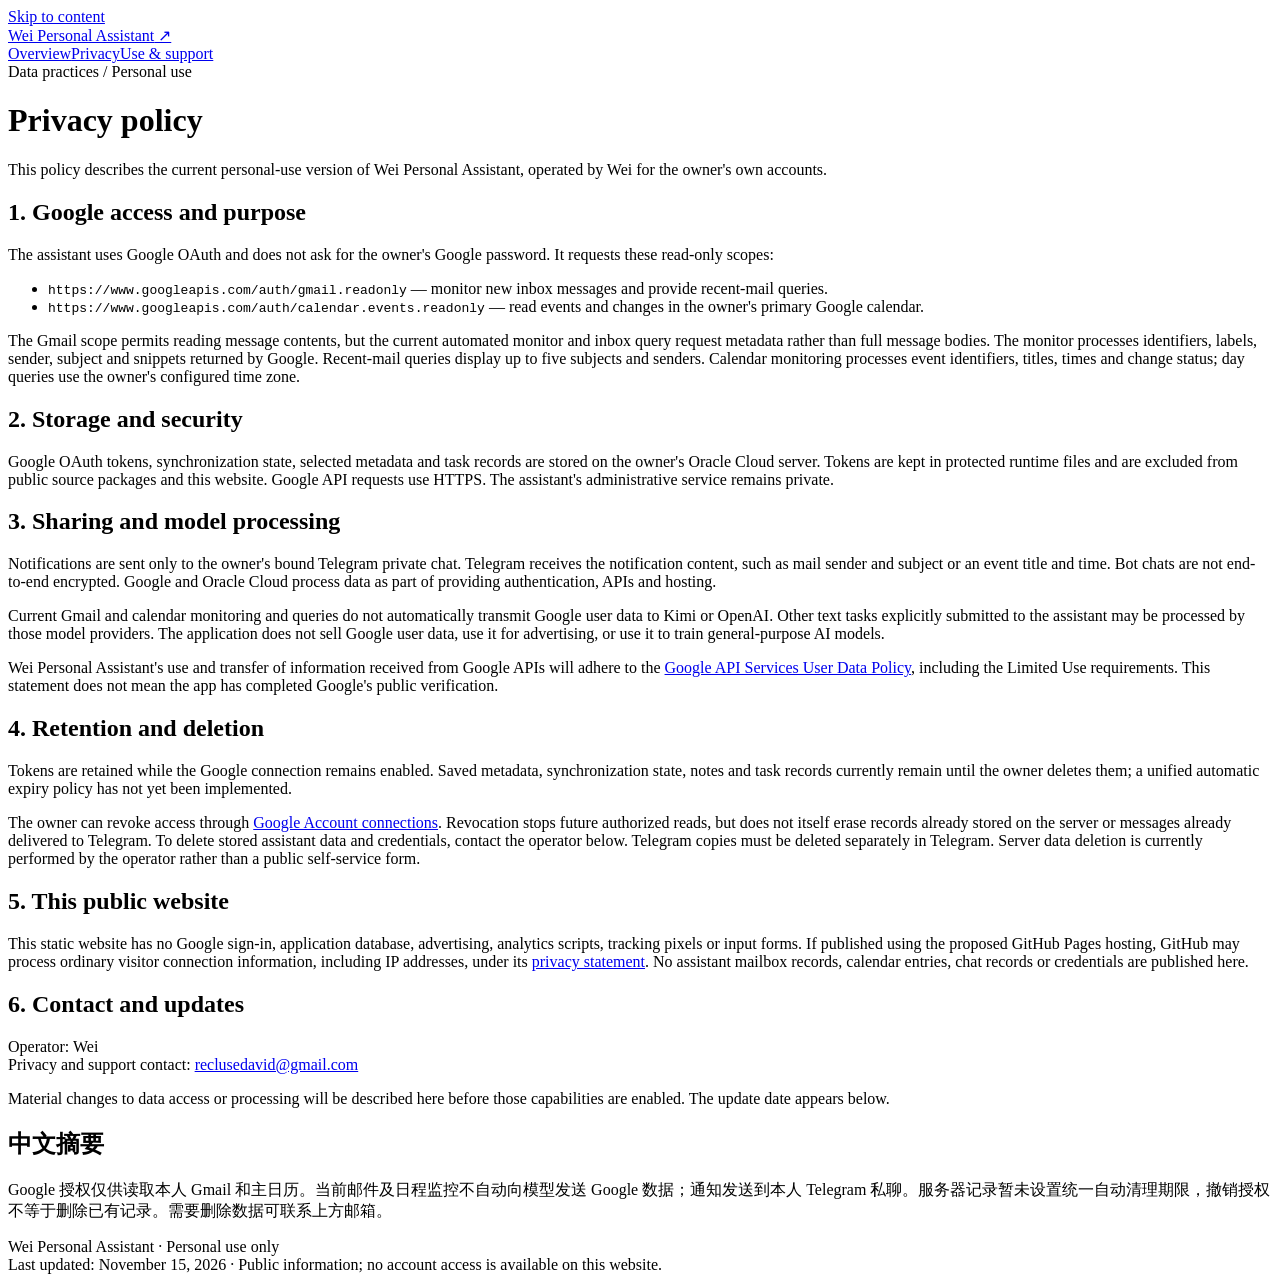
==== privacy.html @ c366229d "Create privacy.html" ====
<!doctype html>
<html lang="en"><head><meta charset="utf-8"><meta name="viewport" content="width=device-width,initial-scale=1"><meta name="description" content="Wei Personal Assistant: personal-use assistant and Google data practices."><title>Privacy policy · Wei Personal Assistant</title><link rel="stylesheet" href="style.css"></head><body><a href="#main" class="skip">Skip to content</a><header><a class="brand" href="index.html">Wei Personal Assistant<span aria-hidden="true"> ↗</span></a><nav aria-label="Main navigation"><a href="index.html">Overview</a><a href="privacy.html" aria-current="page">Privacy</a><a href="terms.html">Use & support</a></nav></header><main id="main"><div class="eyebrow">Data practices / Personal use</div><h1>Privacy policy</h1><p class="lead">This policy describes the current personal-use version of Wei Personal Assistant, operated by Wei for the owner's own accounts.</p><h2>1. Google access and purpose</h2><p>The assistant uses Google OAuth and does not ask for the owner's Google password. It requests these read-only scopes:</p><ul><li><code>https://www.googleapis.com/auth/gmail.readonly</code> — monitor new inbox messages and provide recent-mail queries.</li><li><code>https://www.googleapis.com/auth/calendar.events.readonly</code> — read events and changes in the owner's primary Google calendar.</li></ul><p>The Gmail scope permits reading message contents, but the current automated monitor and inbox query request metadata rather than full message bodies. The monitor processes identifiers, labels, sender, subject and snippets returned by Google. Recent-mail queries display up to five subjects and senders. Calendar monitoring processes event identifiers, titles, times and change status; day queries use the owner's configured time zone.</p><h2>2. Storage and security</h2><p>Google OAuth tokens, synchronization state, selected metadata and task records are stored on the owner's Oracle Cloud server. Tokens are kept in protected runtime files and are excluded from public source packages and this website. Google API requests use HTTPS. The assistant's administrative service remains private.</p><h2>3. Sharing and model processing</h2><p>Notifications are sent only to the owner's bound Telegram private chat. Telegram receives the notification content, such as mail sender and subject or an event title and time. Bot chats are not end-to-end encrypted. Google and Oracle Cloud process data as part of providing authentication, APIs and hosting.</p><p>Current Gmail and calendar monitoring and queries do not automatically transmit Google user data to Kimi or OpenAI. Other text tasks explicitly submitted to the assistant may be processed by those model providers. The application does not sell Google user data, use it for advertising, or use it to train general-purpose AI models.</p><p>Wei Personal Assistant's use and transfer of information received from Google APIs will adhere to the <a href="https://developers.google.com/terms/api-services-user-data-policy">Google API Services User Data Policy</a>, including the Limited Use requirements. This statement does not mean the app has completed Google's public verification.</p><h2>4. Retention and deletion</h2><p>Tokens are retained while the Google connection remains enabled. Saved metadata, synchronization state, notes and task records currently remain until the owner deletes them; a unified automatic expiry policy has not yet been implemented.</p><p>The owner can revoke access through <a href="https://myaccount.google.com/connections">Google Account connections</a>. Revocation stops future authorized reads, but does not itself erase records already stored on the server or messages already delivered to Telegram. To delete stored assistant data and credentials, contact the operator below. Telegram copies must be deleted separately in Telegram. Server data deletion is currently performed by the operator rather than a public self-service form.</p><h2>5. This public website</h2><p>This static website has no Google sign-in, application database, advertising, analytics scripts, tracking pixels or input forms. If published using the proposed GitHub Pages hosting, GitHub may process ordinary visitor connection information, including IP addresses, under its <a href="https://docs.github.com/en/site-policy/privacy-policies/github-general-privacy-statement">privacy statement</a>. No assistant mailbox records, calendar entries, chat records or credentials are published here.</p><h2>6. Contact and updates</h2><p>Operator: Wei<br>Privacy and support contact: <a href="mailto:reclusedavid@gmail.com">reclusedavid@gmail.com</a></p><p>Material changes to data access or processing will be described here before those capabilities are enabled. The update date appears below.</p><section class="zh" lang="zh-CN"><h2>中文摘要</h2><p>Google 授权仅供读取本人 Gmail 和主日历。当前邮件及日程监控不自动向模型发送 Google 数据；通知发送到本人 Telegram 私聊。服务器记录暂未设置统一自动清理期限，撤销授权不等于删除已有记录。需要删除数据可联系上方邮箱。</p></section></main><footer>Wei Personal Assistant · Personal use only<br>Last updated: November 15, 2026 · Public information; no account access is available on this website.</footer></body></html>
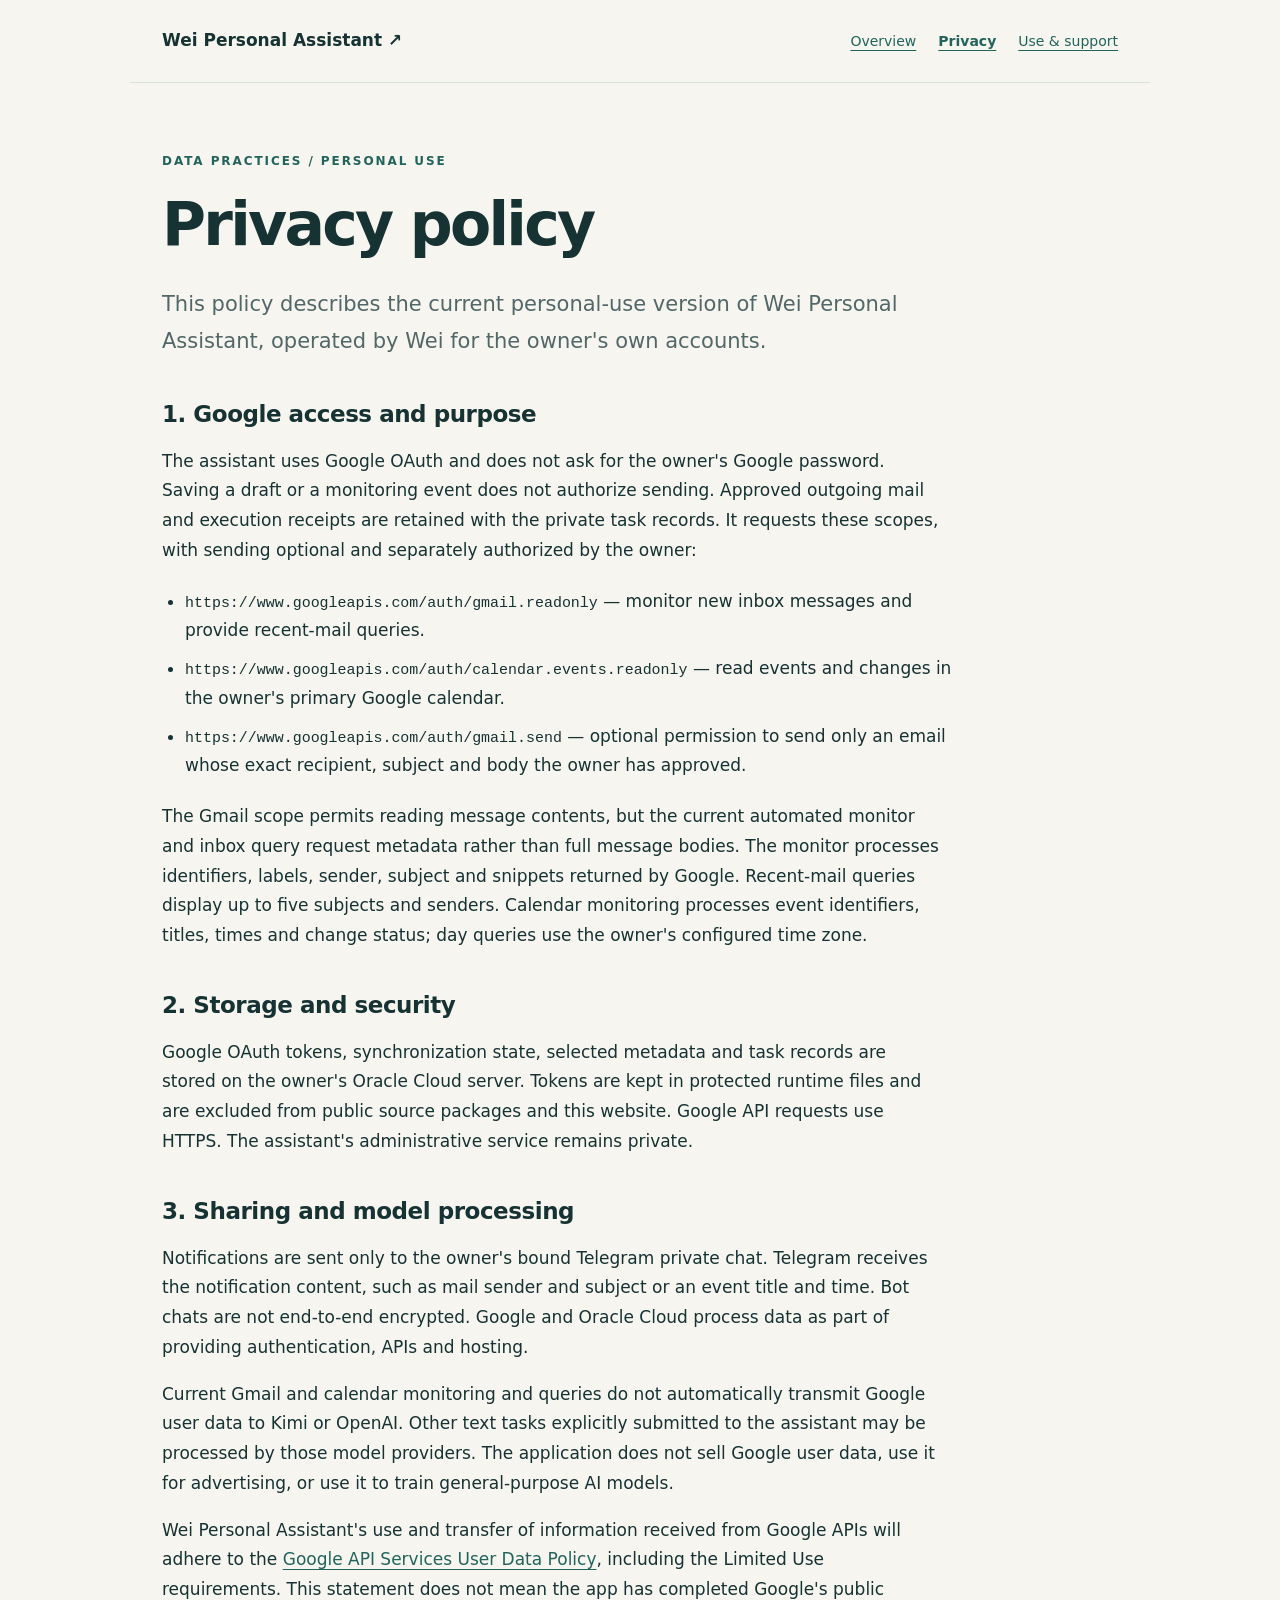
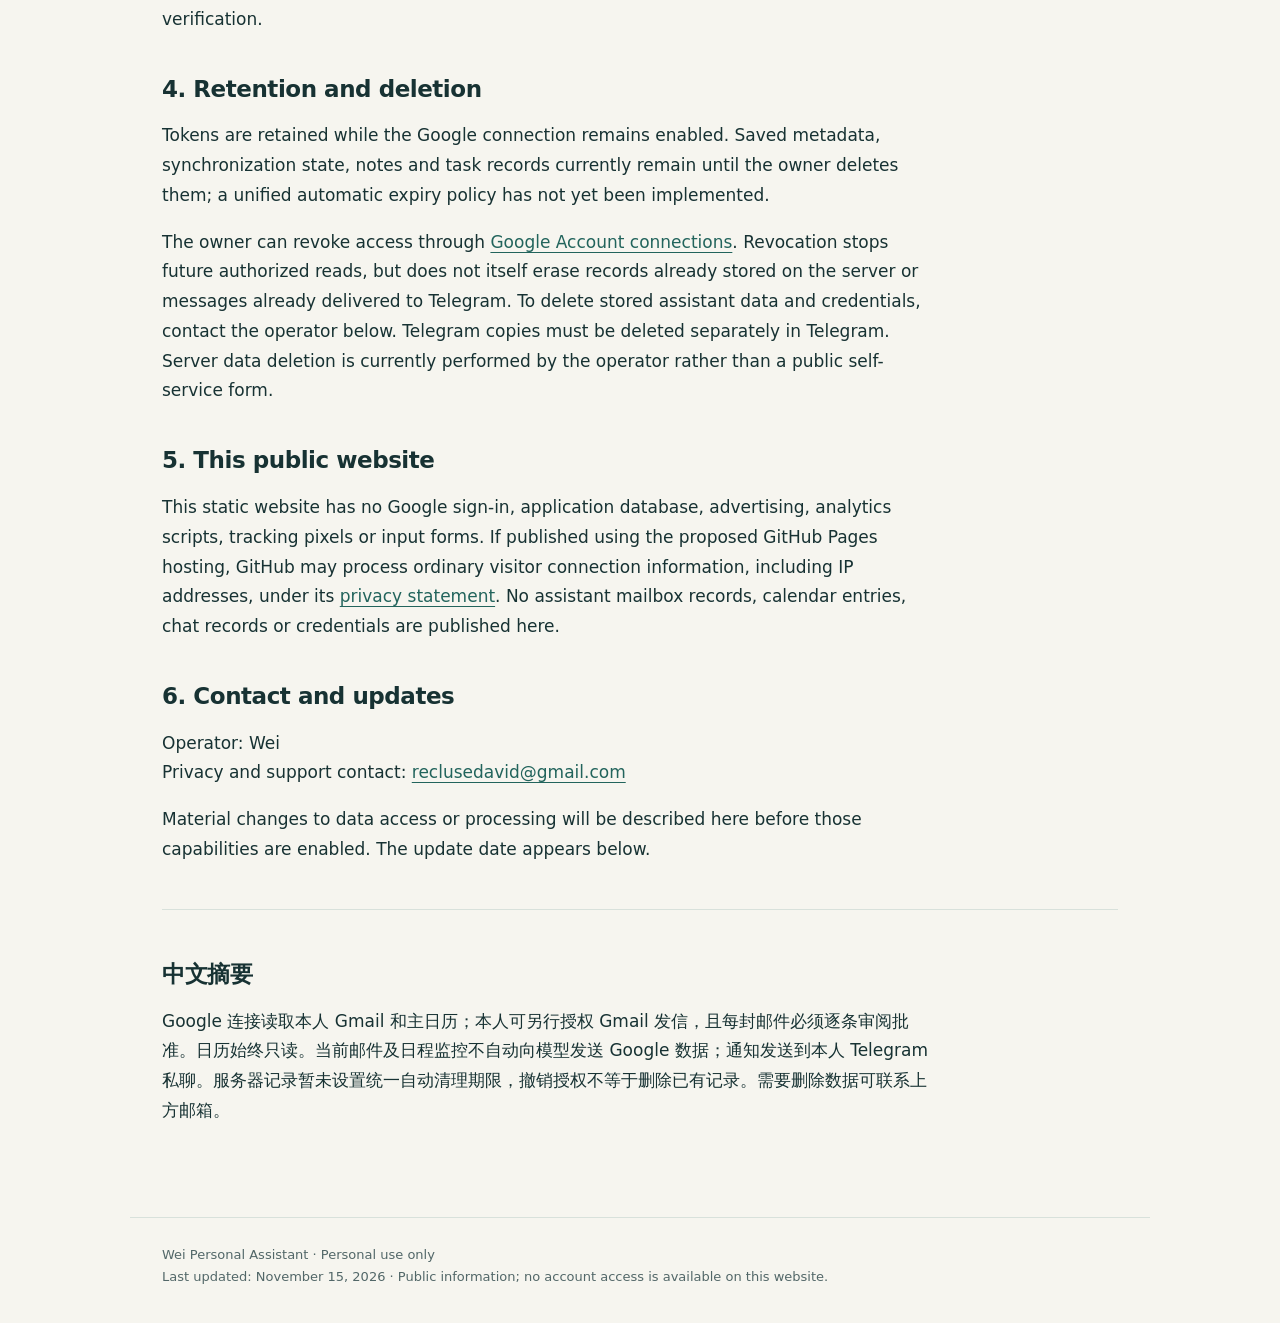
==== commit 9340a747: "Update privacy.html" ====
--- a/privacy.html
+++ b/privacy.html
@@ -1,2 +1,2 @@
 <!doctype html>
-<html lang="en"><head><meta charset="utf-8"><meta name="viewport" content="width=device-width,initial-scale=1"><meta name="description" content="Wei Personal Assistant: personal-use assistant and Google data practices."><title>Privacy policy · Wei Personal Assistant</title><link rel="stylesheet" href="style.css"></head><body><a href="#main" class="skip">Skip to content</a><header><a class="brand" href="index.html">Wei Personal Assistant<span aria-hidden="true"> ↗</span></a><nav aria-label="Main navigation"><a href="index.html">Overview</a><a href="privacy.html" aria-current="page">Privacy</a><a href="terms.html">Use & support</a></nav></header><main id="main"><div class="eyebrow">Data practices / Personal use</div><h1>Privacy policy</h1><p class="lead">This policy describes the current personal-use version of Wei Personal Assistant, operated by Wei for the owner's own accounts.</p><h2>1. Google access and purpose</h2><p>The assistant uses Google OAuth and does not ask for the owner's Google password. It requests these read-only scopes:</p><ul><li><code>https://www.googleapis.com/auth/gmail.readonly</code> — monitor new inbox messages and provide recent-mail queries.</li><li><code>https://www.googleapis.com/auth/calendar.events.readonly</code> — read events and changes in the owner's primary Google calendar.</li></ul><p>The Gmail scope permits reading message contents, but the current automated monitor and inbox query request metadata rather than full message bodies. The monitor processes identifiers, labels, sender, subject and snippets returned by Google. Recent-mail queries display up to five subjects and senders. Calendar monitoring processes event identifiers, titles, times and change status; day queries use the owner's configured time zone.</p><h2>2. Storage and security</h2><p>Google OAuth tokens, synchronization state, selected metadata and task records are stored on the owner's Oracle Cloud server. Tokens are kept in protected runtime files and are excluded from public source packages and this website. Google API requests use HTTPS. The assistant's administrative service remains private.</p><h2>3. Sharing and model processing</h2><p>Notifications are sent only to the owner's bound Telegram private chat. Telegram receives the notification content, such as mail sender and subject or an event title and time. Bot chats are not end-to-end encrypted. Google and Oracle Cloud process data as part of providing authentication, APIs and hosting.</p><p>Current Gmail and calendar monitoring and queries do not automatically transmit Google user data to Kimi or OpenAI. Other text tasks explicitly submitted to the assistant may be processed by those model providers. The application does not sell Google user data, use it for advertising, or use it to train general-purpose AI models.</p><p>Wei Personal Assistant's use and transfer of information received from Google APIs will adhere to the <a href="https://developers.google.com/terms/api-services-user-data-policy">Google API Services User Data Policy</a>, including the Limited Use requirements. This statement does not mean the app has completed Google's public verification.</p><h2>4. Retention and deletion</h2><p>Tokens are retained while the Google connection remains enabled. Saved metadata, synchronization state, notes and task records currently remain until the owner deletes them; a unified automatic expiry policy has not yet been implemented.</p><p>The owner can revoke access through <a href="https://myaccount.google.com/connections">Google Account connections</a>. Revocation stops future authorized reads, but does not itself erase records already stored on the server or messages already delivered to Telegram. To delete stored assistant data and credentials, contact the operator below. Telegram copies must be deleted separately in Telegram. Server data deletion is currently performed by the operator rather than a public self-service form.</p><h2>5. This public website</h2><p>This static website has no Google sign-in, application database, advertising, analytics scripts, tracking pixels or input forms. If published using the proposed GitHub Pages hosting, GitHub may process ordinary visitor connection information, including IP addresses, under its <a href="https://docs.github.com/en/site-policy/privacy-policies/github-general-privacy-statement">privacy statement</a>. No assistant mailbox records, calendar entries, chat records or credentials are published here.</p><h2>6. Contact and updates</h2><p>Operator: Wei<br>Privacy and support contact: <a href="mailto:reclusedavid@gmail.com">reclusedavid@gmail.com</a></p><p>Material changes to data access or processing will be described here before those capabilities are enabled. The update date appears below.</p><section class="zh" lang="zh-CN"><h2>中文摘要</h2><p>Google 授权仅供读取本人 Gmail 和主日历。当前邮件及日程监控不自动向模型发送 Google 数据；通知发送到本人 Telegram 私聊。服务器记录暂未设置统一自动清理期限，撤销授权不等于删除已有记录。需要删除数据可联系上方邮箱。</p></section></main><footer>Wei Personal Assistant · Personal use only<br>Last updated: November 15, 2026 · Public information; no account access is available on this website.</footer></body></html>
+<html lang="en"><head><meta charset="utf-8"><meta name="viewport" content="width=device-width,initial-scale=1"><meta name="description" content="Wei Personal Assistant: personal-use assistant and Google data practices."><title>Privacy policy · Wei Personal Assistant</title><link rel="stylesheet" href="style.css"></head><body><a href="#main" class="skip">Skip to content</a><header><a class="brand" href="index.html">Wei Personal Assistant<span aria-hidden="true"> ↗</span></a><nav aria-label="Main navigation"><a href="index.html">Overview</a><a href="privacy.html" aria-current="page">Privacy</a><a href="terms.html">Use & support</a></nav></header><main id="main"><div class="eyebrow">Data practices / Personal use</div><h1>Privacy policy</h1><p class="lead">This policy describes the current personal-use version of Wei Personal Assistant, operated by Wei for the owner's own accounts.</p><h2>1. Google access and purpose</h2><p>The assistant uses Google OAuth and does not ask for the owner's Google password. Saving a draft or a monitoring event does not authorize sending. Approved outgoing mail and execution receipts are retained with the private task records. It requests these scopes, with sending optional and separately authorized by the owner:</p><ul><li><code>https://www.googleapis.com/auth/gmail.readonly</code> — monitor new inbox messages and provide recent-mail queries.</li><li><code>https://www.googleapis.com/auth/calendar.events.readonly</code> — read events and changes in the owner's primary Google calendar.</li><li><code>https://www.googleapis.com/auth/gmail.send</code> — optional permission to send only an email whose exact recipient, subject and body the owner has approved.</li></ul><p>The Gmail scope permits reading message contents, but the current automated monitor and inbox query request metadata rather than full message bodies. The monitor processes identifiers, labels, sender, subject and snippets returned by Google. Recent-mail queries display up to five subjects and senders. Calendar monitoring processes event identifiers, titles, times and change status; day queries use the owner's configured time zone.</p><h2>2. Storage and security</h2><p>Google OAuth tokens, synchronization state, selected metadata and task records are stored on the owner's Oracle Cloud server. Tokens are kept in protected runtime files and are excluded from public source packages and this website. Google API requests use HTTPS. The assistant's administrative service remains private.</p><h2>3. Sharing and model processing</h2><p>Notifications are sent only to the owner's bound Telegram private chat. Telegram receives the notification content, such as mail sender and subject or an event title and time. Bot chats are not end-to-end encrypted. Google and Oracle Cloud process data as part of providing authentication, APIs and hosting.</p><p>Current Gmail and calendar monitoring and queries do not automatically transmit Google user data to Kimi or OpenAI. Other text tasks explicitly submitted to the assistant may be processed by those model providers. The application does not sell Google user data, use it for advertising, or use it to train general-purpose AI models.</p><p>Wei Personal Assistant's use and transfer of information received from Google APIs will adhere to the <a href="https://developers.google.com/terms/api-services-user-data-policy">Google API Services User Data Policy</a>, including the Limited Use requirements. This statement does not mean the app has completed Google's public verification.</p><h2>4. Retention and deletion</h2><p>Tokens are retained while the Google connection remains enabled. Saved metadata, synchronization state, notes and task records currently remain until the owner deletes them; a unified automatic expiry policy has not yet been implemented.</p><p>The owner can revoke access through <a href="https://myaccount.google.com/connections">Google Account connections</a>. Revocation stops future authorized reads, but does not itself erase records already stored on the server or messages already delivered to Telegram. To delete stored assistant data and credentials, contact the operator below. Telegram copies must be deleted separately in Telegram. Server data deletion is currently performed by the operator rather than a public self-service form.</p><h2>5. This public website</h2><p>This static website has no Google sign-in, application database, advertising, analytics scripts, tracking pixels or input forms. If published using the proposed GitHub Pages hosting, GitHub may process ordinary visitor connection information, including IP addresses, under its <a href="https://docs.github.com/en/site-policy/privacy-policies/github-general-privacy-statement">privacy statement</a>. No assistant mailbox records, calendar entries, chat records or credentials are published here.</p><h2>6. Contact and updates</h2><p>Operator: Wei<br>Privacy and support contact: <a href="mailto:reclusedavid@gmail.com">reclusedavid@gmail.com</a></p><p>Material changes to data access or processing will be described here before those capabilities are enabled. The update date appears below.</p><section class="zh" lang="zh-CN"><h2>中文摘要</h2><p>Google 连接读取本人 Gmail 和主日历；本人可另行授权 Gmail 发信，且每封邮件必须逐条审阅批准。日历始终只读。当前邮件及日程监控不自动向模型发送 Google 数据；通知发送到本人 Telegram 私聊。服务器记录暂未设置统一自动清理期限，撤销授权不等于删除已有记录。需要删除数据可联系上方邮箱。</p></section></main><footer>Wei Personal Assistant · Personal use only<br>Last updated: November 15, 2026 · Public information; no account access is available on this website.</footer></body></html>
--- a/style.css
+++ b/style.css
@@ -0,0 +1,3 @@
+:root{color-scheme:light;--ink:#173233;--muted:#526768;--line:#d8e1db;--paper:#f6f5ef;--accent:#22645c}*{box-sizing:border-box}body{margin:0;background:var(--paper);color:var(--ink);font:17px/1.75 system-ui,-apple-system,BlinkMacSystemFont,"Segoe UI",sans-serif}a{color:var(--accent);text-underline-offset:4px}a:focus-visible{outline:3px solid #c47c30;outline-offset:5px}header,main,footer{max-width:1020px;margin:auto;padding:26px 32px}header{display:flex;justify-content:space-between;align-items:center;gap:24px;border-bottom:1px solid var(--line)}.brand{font-weight:700;text-decoration:none;color:var(--ink);font-size:17px}nav{display:flex;gap:22px;font-size:14px;flex-wrap:wrap}nav a[aria-current=page]{font-weight:700}main{padding-top:68px;padding-bottom:74px}.eyebrow{text-transform:uppercase;letter-spacing:.16em;font-size:12px;font-weight:700;color:var(--accent)}h1{font-size:clamp(34px,6vw,60px);line-height:1.14;letter-spacing:-.045em;margin:18px 0 28px;max-width:850px}h2{font-size:23px;line-height:1.3;margin:40px 0 14px;letter-spacing:-.02em}p{max-width:780px}.lead{font-size:21px;color:var(--muted);max-width:770px}.note{border-left:3px solid var(--accent);padding:10px 22px;margin:32px 0;background:#edf0e8;max-width:800px}.features{display:grid;grid-template-columns:1fr 1fr;gap:24px;margin:40px 0}.features section{border-top:1px solid var(--line);padding-top:15px}.features h2{margin-top:10px}.features p{font-size:16px;color:var(--muted)}ul,ol{max-width:800px;padding-left:23px}li{padding:4px 0}code{font-size:.88em;overflow-wrap:anywhere}footer{font-size:13px;color:var(--muted);border-top:1px solid var(--line);padding-bottom:34px}.subtle{font-size:14px;color:var(--muted)}.links{display:flex;gap:24px;flex-wrap:wrap}.zh{margin-top:44px;border-top:1px solid var(--line);padding-top:10px}@media(max-width:640px){header,main,footer{padding-left:22px;padding-right:22px}header{align-items:flex-start;flex-direction:column;gap:12px}main{padding-top:42px}.features{grid-template-columns:1fr;gap:8px}.lead{font-size:19px}}
+
+.skip{position:absolute;left:-10000px}.skip:focus{left:12px;top:8px;background:white;padding:8px;z-index:2}
